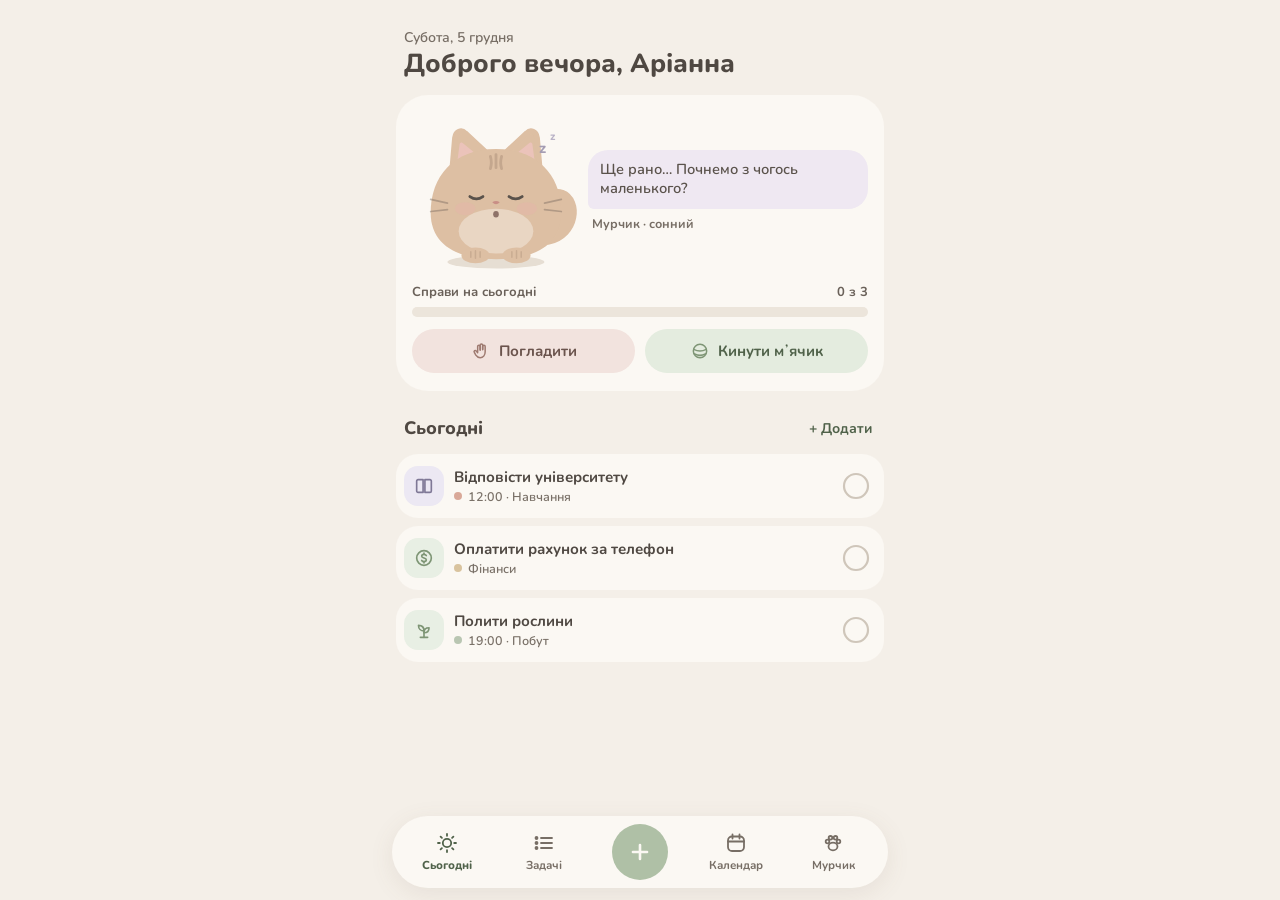
==== lifeos/index.html @ 0d7723ed "Add LifeOS test app with Мурчик (PWA in /lifeos) Co-Authored-By: Claude Opus 5.5 <noreply@anthropic." ====
<!doctype html>
<html lang="uk">
<head>
  <meta charset="utf-8">
  <meta name="viewport" content="width=device-width, initial-scale=1, viewport-fit=cover">
  <title>LifeOS</title>
  <meta name="description" content="Спокійний планувальник дня з котиком Мурчиком">
  <meta name="theme-color" content="#F4EFE8">
  <meta name="apple-mobile-web-app-capable" content="yes">
  <meta name="mobile-web-app-capable" content="yes">
  <meta name="apple-mobile-web-app-status-bar-style" content="default">
  <meta name="apple-mobile-web-app-title" content="LifeOS">
  <link rel="apple-touch-icon" href="icons/apple-touch-icon.png">
  <link rel="icon" type="image/png" sizes="192x192" href="icons/icon-192.png">
  <link rel="manifest" href="manifest.webmanifest">
  <link rel="preconnect" href="https://fonts.googleapis.com">
  <link rel="preconnect" href="https://fonts.gstatic.com" crossorigin>
  <link href="https://fonts.googleapis.com/css2?family=Nunito:wght@400;600;700;800&display=swap" rel="stylesheet">
  <link rel="stylesheet" href="style.css">
</head>
<body>
  <main id="app" aria-live="polite"></main>

  <nav class="tabbar" aria-label="Основна навігація">
    <button class="tab" data-tab="today" aria-label="Сьогодні"></button>
    <button class="tab" data-tab="tasks" aria-label="Задачі"></button>
    <button class="tab-add" id="addBtn" aria-label="Додати задачу"></button>
    <button class="tab" data-tab="calendar" aria-label="Календар"></button>
    <button class="tab" data-tab="more" aria-label="Мурчик і налаштування"></button>
  </nav>

  <div class="sheet-backdrop" id="backdrop" hidden></div>
  <section class="sheet" id="sheet" role="dialog" aria-modal="true" aria-labelledby="sheetTitle" hidden>
    <div class="sheet-grip" aria-hidden="true"></div>
    <h2 id="sheetTitle">Нова справа</h2>
    <form id="taskForm" autocomplete="off">
      <label class="field">
        <span>Що треба зробити</span>
        <input id="fTitle" name="title" required maxlength="120" placeholder="Наприклад: подзвонити у страхову">
      </label>

      <fieldset class="field">
        <legend>Категорія</legend>
        <div class="chips" id="fCats"></div>
      </fieldset>

      <fieldset class="field">
        <legend>Наскільки важливо</legend>
        <div class="seg" id="fPr"></div>
      </fieldset>

      <fieldset class="field">
        <legend>Коли</legend>
        <div class="chips" id="fQuick"></div>
        <div class="row2">
          <label class="mini"><span>Дата</span><input type="date" id="fDate"></label>
          <label class="mini"><span>Час</span><input type="time" id="fTime"></label>
        </div>
      </fieldset>

      <div class="sheet-actions">
        <button type="button" class="btn ghost danger" id="fDelete" hidden>Видалити</button>
        <button type="button" class="btn ghost" id="fCancel">Скасувати</button>
        <button type="submit" class="btn primary">Зберегти</button>
      </div>
    </form>
  </section>

  <div class="toast" id="toast" role="status" hidden></div>

  <script src="app.js"></script>
</body>
</html>
---- lifeos/style.css ----
:root {
  --bg: #F4EFE8;
  --card: #FBF8F3;
  --line: #E8E0D5;
  --ink: #4F4842;
  --ink-2: #6A6159;
  --muted: #776E65;
  --sage: #AFC0A6;
  --sage-ink: #50624A;
  --sage-soft: #E4ECDF;
  --rose: #F2E3DE;
  --rose-ink: #6B544D;
  --lilac: #EFE8F2;
  --radius: 24px;
  --safe-b: env(safe-area-inset-bottom, 0px);
  --safe-t: env(safe-area-inset-top, 0px);
  font-family: 'Nunito', ui-rounded, system-ui, -apple-system, sans-serif;
  color: var(--ink);
  background: var(--bg);
  -webkit-text-size-adjust: 100%;
}
* { box-sizing: border-box; -webkit-tap-highlight-color: transparent; }
html, body { margin: 0; background: var(--bg); min-height: 100%; }
body { overscroll-behavior-y: none; }
button { font: inherit; color: inherit; border: none; background: none; cursor: pointer; padding: 0; }
input, select { font: inherit; color: var(--ink); }
:focus-visible { outline: 3px solid #C9BEDA; outline-offset: 2px; border-radius: 12px; }

#app {
  max-width: 520px;
  margin: 0 auto;
  padding: calc(var(--safe-t) + 20px) 16px calc(var(--safe-b) + 120px);
}

/* header */
.head { display: flex; justify-content: space-between; align-items: flex-end; padding: 8px 8px 0; gap: 12px; }
.head small { display: block; font-size: 14px; font-weight: 600; color: var(--muted); }
.head h1 { margin: 2px 0 0; font-size: 26px; font-weight: 800; line-height: 1.15; }
.h2row { display: flex; justify-content: space-between; align-items: center; padding: 20px 8px 8px; }
.h2row h2 { margin: 0; font-size: 18px; font-weight: 800; }
.linkish { font-size: 14px; font-weight: 700; color: var(--sage-ink); padding: 8px 4px; }

/* mascot card */
.pet-card { margin-top: 16px; background: var(--card); border-radius: 32px; padding: 16px 16px 18px; display: flex; flex-direction: column; gap: 12px; }
.pet-row { display: flex; align-items: center; gap: 8px; }
.pet-stage { position: relative; width: 168px; height: 160px; flex-shrink: 0; }
.pet-btn { position: absolute; inset: 0; }
.pet-body { position: absolute; inset: 0; transform-origin: 50% 92%; }
.pet-body svg { position: absolute; inset: 0; width: 100%; height: 100%; }
.breathe { animation: breathe 3.6s ease-in-out infinite; }
.hop { animation: hop .7s cubic-bezier(.3,.7,.4,1) 2; }
.hop2 { animation: hop2 .7s cubic-bezier(.3,.7,.4,1) 2; }
.wiggle { animation: wiggle .5s ease-in-out 3; }
.fx { position: absolute; pointer-events: none; }
.heart { animation: floatUp 1.5s ease-out forwards; opacity: 0; }
.ball { animation: toss 1.2s ease-in-out forwards; }
.spark { animation: twinkle 1.8s ease-in-out infinite; }
@keyframes breathe { 0%,100% { transform: scale(1,1) } 50% { transform: scale(1.03,.97) } }
@keyframes hop { 0%,100% { transform: translateY(0) } 20% { transform: scale(1.06,.92) } 55% { transform: translateY(-22px) scale(.96,1.05) } }
@keyframes hop2 { 0%,100% { transform: translateY(0) } 20% { transform: scale(1.06,.92) } 55% { transform: translateY(-22px) scale(.96,1.05) } }
@keyframes wiggle { 0%,100% { transform: rotate(0) } 25% { transform: rotate(-4deg) } 75% { transform: rotate(4deg) } }
@keyframes floatUp { 0% { opacity: 0; transform: translateY(10px) scale(.6) } 25% { opacity: 1 } 100% { opacity: 0; transform: translateY(-46px) scale(1) } }
@keyframes toss { 0% { transform: translate(110px,40px) scale(.8); opacity: 0 } 15% { opacity: 1 } 50% { transform: translate(40px,-40px) } 100% { transform: translate(0,30px) scale(.9); opacity: 0 } }
@keyframes twinkle { 0%,100% { opacity: .35 } 50% { opacity: 1 } }
@media (prefers-reduced-motion: reduce) {
  .breathe, .hop, .hop2, .wiggle, .spark { animation: none; }
}
.bubble { background: var(--lilac); border-radius: 20px 20px 20px 6px; padding: 10px 12px; font-size: 14.5px; line-height: 1.35; font-weight: 600; color: #5A524B; }
.pet-name { font-size: 12.5px; color: var(--muted); font-weight: 700; padding: 6px 4px 0; display: block; }
.progress-top { display: flex; justify-content: space-between; font-size: 13px; font-weight: 700; color: var(--ink-2); margin-bottom: 6px; }
.bar { height: 10px; border-radius: 999px; background: #ECE5DB; overflow: hidden; }
.bar i { display: block; height: 100%; border-radius: 999px; background: var(--sage); transition: width .5s ease; }
.pet-actions { display: flex; gap: 10px; }
.pill { flex: 1; min-height: 44px; border-radius: 22px; font-size: 15px; font-weight: 700; display: flex; align-items: center; justify-content: center; gap: 8px; }
.pill.rose { background: var(--rose); color: var(--rose-ink); }
.pill.sage { background: var(--sage-soft); color: var(--sage-ink); }

/* task rows */
.list { display: flex; flex-direction: column; gap: 8px; }
.task { background: var(--card); border-radius: 22px; padding: 8px 4px 8px 8px; display: flex; align-items: center; gap: 10px; min-height: 56px; }
.task .ic { width: 40px; height: 40px; border-radius: 14px; display: flex; align-items: center; justify-content: center; flex-shrink: 0; }
.task .txt { flex: 1; min-width: 0; text-align: left; padding: 4px 0; }
.task .t { display: block; font-size: 15px; font-weight: 700; white-space: nowrap; overflow: hidden; text-overflow: ellipsis; }
.task .m { display: flex; align-items: center; gap: 6px; font-size: 12.5px; font-weight: 600; color: #7A7168; margin-top: 1px; }
.task .dot { width: 8px; height: 8px; border-radius: 4px; flex-shrink: 0; }
.task.done .t { text-decoration: line-through; color: #A29A90; }
.late { color: #A06A5C; }
.check { width: 48px; height: 48px; display: flex; align-items: center; justify-content: center; flex-shrink: 0; }
.group-title { font-size: 13px; font-weight: 800; color: var(--muted); padding: 14px 10px 2px; text-transform: none; }

.empty { background: var(--card); border-radius: 24px; padding: 22px 18px; text-align: center; color: var(--muted); font-weight: 600; font-size: 14.5px; line-height: 1.4; }
.empty svg { display: block; margin: 0 auto 8px; }

/* chips */
.chips { display: flex; flex-wrap: wrap; gap: 8px; }
.scroller { display: flex; gap: 8px; overflow-x: auto; padding: 4px 8px 8px; margin: 0 -8px; scrollbar-width: none; }
.scroller::-webkit-scrollbar { display: none; }
.chip { min-height: 38px; padding: 0 14px; border-radius: 19px; background: #EDE6DC; color: var(--ink-2); font-size: 14px; font-weight: 700; display: inline-flex; align-items: center; gap: 6px; white-space: nowrap; }
.chip[aria-pressed="true"] { background: var(--sage); color: #2F3D2B; }

/* calendar */
.days { display: grid; grid-template-columns: repeat(7, minmax(0, 1fr)); gap: 6px; margin-top: 16px; }
.day { background: var(--card); border-radius: 18px; padding: 8px 0 10px; display: flex; flex-direction: column; align-items: center; gap: 2px; min-height: 64px; }
.day small { font-size: 12px; font-weight: 700; color: var(--muted); }
.day b { font-size: 18px; font-weight: 800; }
.day .dots { display: flex; gap: 3px; height: 6px; margin-top: 2px; }
.day .dots i { width: 5px; height: 5px; border-radius: 3px; background: var(--sage); }
.day[aria-pressed="true"] { background: var(--sage); }
.day[aria-pressed="true"] small { color: #3F4F3A; }
.time-col { width: 52px; font-size: 13px; font-weight: 800; color: var(--ink-2); text-align: center; flex-shrink: 0; }

/* more */
.card { background: var(--card); border-radius: 24px; padding: 16px; margin-top: 12px; }
.card h3 { margin: 0 0 10px; font-size: 16px; font-weight: 800; }
.card p { margin: 0; color: var(--ink-2); font-size: 14.5px; line-height: 1.45; }
.card ol { margin: 6px 0 0; padding-left: 20px; color: var(--ink-2); font-size: 14.5px; line-height: 1.55; }
.stats { display: grid; grid-template-columns: repeat(3, minmax(0, 1fr)); gap: 8px; }
.stat { background: #F3EDE4; border-radius: 18px; padding: 12px 8px; text-align: center; }
.stat b { display: block; font-size: 22px; font-weight: 800; }
.stat span { font-size: 12px; font-weight: 700; color: var(--muted); }
.swatches { display: flex; gap: 12px; }
.swatch { width: 44px; height: 44px; border-radius: 22px; border: 3px solid transparent; }
.swatch[aria-pressed="true"] { border-color: #8E8379; }
.textfield { width: 100%; min-height: 46px; border-radius: 16px; border: 2px solid var(--line); background: #fff; padding: 0 14px; font-size: 16px; }
.btn-row { display: flex; flex-wrap: wrap; gap: 8px; }
.soon { display: flex; gap: 10px; align-items: center; padding: 8px 0; color: var(--ink-2); font-weight: 600; font-size: 14.5px; }
.soon + .soon { border-top: 1px solid var(--line); }
.tag { margin-left: auto; font-size: 12px; font-weight: 800; color: #7F7896; background: var(--lilac); border-radius: 10px; padding: 3px 8px; }

/* tab bar */
.tabbar {
  position: fixed; left: 50%; transform: translateX(-50%);
  bottom: calc(var(--safe-b) + 12px);
  width: min(496px, calc(100% - 24px));
  height: 72px; background: var(--card); border-radius: 36px;
  display: flex; align-items: center; justify-content: space-around; padding: 0 6px;
  box-shadow: 0 6px 24px rgba(120, 100, 80, .10);
  z-index: 10;
}
.tab { display: flex; flex-direction: column; align-items: center; gap: 2px; font-size: 11.5px; font-weight: 700; color: var(--muted); min-width: 58px; min-height: 56px; justify-content: center; }
.tab[aria-current="page"] { color: var(--sage-ink); font-weight: 800; }
.tab-add { width: 56px; height: 56px; border-radius: 28px; background: var(--sage); display: flex; align-items: center; justify-content: center; }

/* sheet */
.sheet-backdrop { position: fixed; inset: 0; background: rgba(90, 80, 70, .25); z-index: 20; }
.sheet {
  position: fixed; left: 50%; bottom: 0; transform: translateX(-50%);
  width: min(520px, 100%); max-height: 92vh; overflow-y: auto;
  background: var(--card); border-radius: 32px 32px 0 0;
  padding: 10px 20px calc(var(--safe-b) + 20px); z-index: 21;
  animation: up .25s ease;
}
@keyframes up { from { transform: translate(-50%, 40px); opacity: 0 } }
.sheet-grip { width: 44px; height: 5px; border-radius: 3px; background: #DDD4C8; margin: 0 auto 10px; }
.sheet h2 { margin: 0 0 12px; font-size: 20px; font-weight: 800; }
.field { display: flex; flex-direction: column; gap: 8px; border: 0; padding: 0; margin: 0 0 16px; }
.field > span, .field legend { font-size: 13.5px; font-weight: 800; color: var(--ink-2); padding: 0; margin-bottom: 8px; }
.field input:not([type=date]):not([type=time]) { min-height: 48px; border-radius: 16px; border: 2px solid var(--line); background: #fff; padding: 0 14px; font-size: 16px; }
.seg { display: grid; grid-template-columns: repeat(3, minmax(0, 1fr)); gap: 8px; }
.seg button { min-height: 44px; border-radius: 16px; background: #EDE6DC; font-weight: 700; font-size: 14px; color: var(--ink-2); display: flex; align-items: center; justify-content: center; gap: 6px; }
.seg button[aria-pressed="true"] { background: var(--sage); color: #2F3D2B; }
.row2 { display: grid; grid-template-columns: 1fr 1fr; gap: 10px; margin-top: 10px; }
.mini { display: flex; flex-direction: column; gap: 4px; font-size: 12.5px; font-weight: 700; color: var(--muted); }
.mini input { min-height: 46px; border-radius: 16px; border: 2px solid var(--line); background: #fff; padding: 0 12px; font-size: 16px; width: 100%; -webkit-appearance: none; appearance: none; }
.sheet-actions { display: flex; gap: 8px; justify-content: flex-end; flex-wrap: wrap; margin-top: 8px; }
.btn { min-height: 48px; padding: 0 20px; border-radius: 24px; font-weight: 800; font-size: 15px; }
.btn.primary { background: var(--sage); color: #2F3D2B; }
.btn.ghost { background: #EDE6DC; color: var(--ink-2); }
.btn.danger { color: #8E5548; background: var(--rose); margin-right: auto; }

.toast { position: fixed; left: 50%; transform: translateX(-50%); bottom: calc(var(--safe-b) + 98px); background: #5A524B; color: #FBF8F3; padding: 10px 16px; border-radius: 18px; font-weight: 700; font-size: 14px; z-index: 30; max-width: calc(100% - 32px); text-align: center; }
.sr { position: absolute; width: 1px; height: 1px; overflow: hidden; clip: rect(0 0 0 0); }
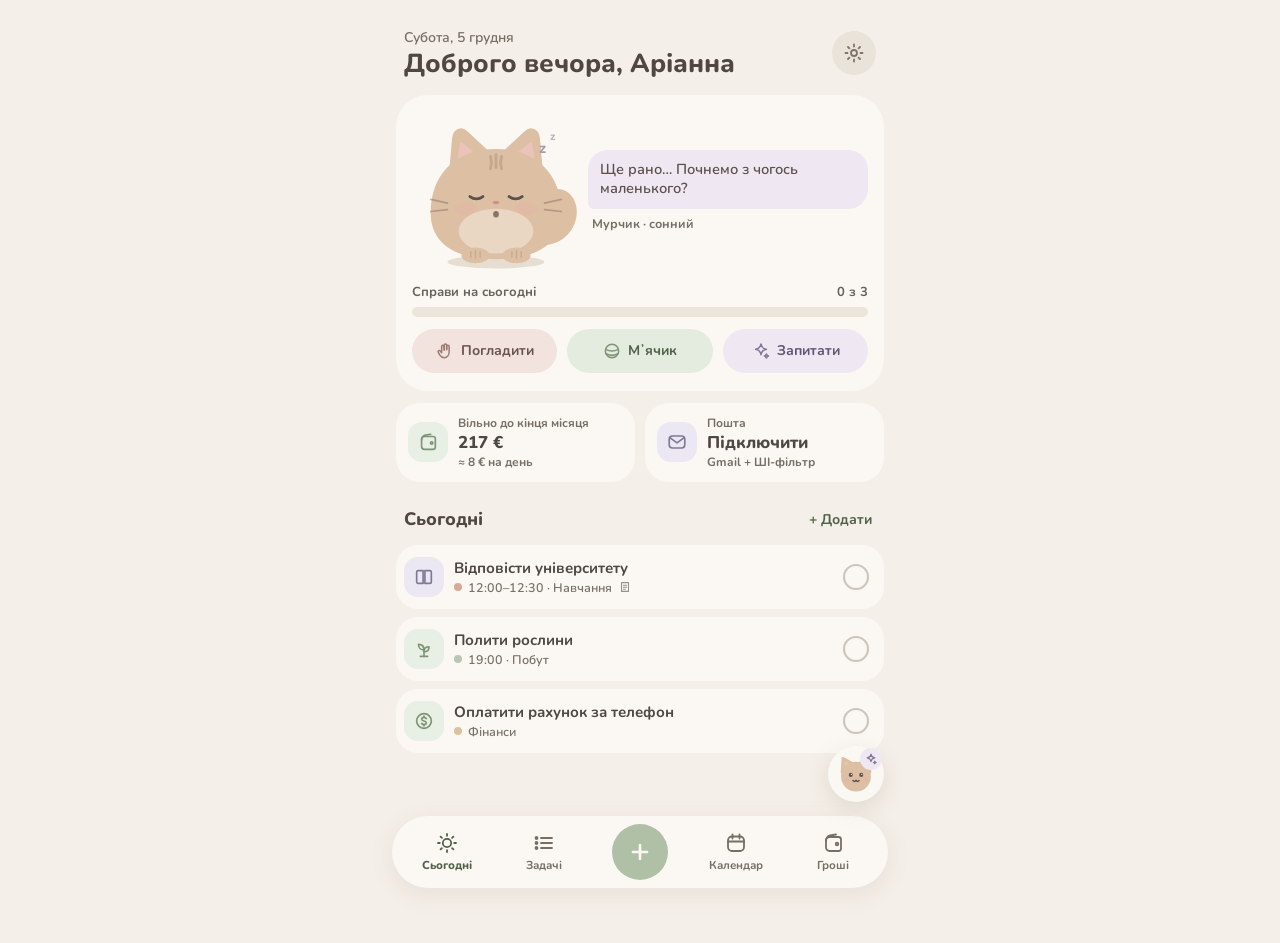
==== commit ebb58235: "LifeOS v2: Claude chat, budget planner with charts, full calendar with Google/iPhone, task notes and" ====
--- a/lifeos/index.html
+++ b/lifeos/index.html
@@ -16,28 +16,39 @@
   <link rel="preconnect" href="https://fonts.googleapis.com">
   <link rel="preconnect" href="https://fonts.gstatic.com" crossorigin>
   <link href="https://fonts.googleapis.com/css2?family=Nunito:wght@400;600;700;800&display=swap" rel="stylesheet">
-  <link rel="stylesheet" href="style.css">
+  <link rel="stylesheet" href="style.css?v=2">
 </head>
 <body>
   <main id="app" aria-live="polite"></main>
 
+  <button class="fab-cat" id="fabCat" aria-label="Запитати Мурчика (ШІ)"></button>
+
   <nav class="tabbar" aria-label="Основна навігація">
-    <button class="tab" data-tab="today" aria-label="Сьогодні"></button>
-    <button class="tab" data-tab="tasks" aria-label="Задачі"></button>
-    <button class="tab-add" id="addBtn" aria-label="Додати задачу"></button>
-    <button class="tab" data-tab="calendar" aria-label="Календар"></button>
-    <button class="tab" data-tab="more" aria-label="Мурчик і налаштування"></button>
+    <button class="tab" data-tab="today"></button>
+    <button class="tab" data-tab="tasks"></button>
+    <button class="tab-add" id="addBtn" aria-label="Додати"></button>
+    <button class="tab" data-tab="calendar"></button>
+    <button class="tab" data-tab="money"></button>
   </nav>
 
   <div class="sheet-backdrop" id="backdrop" hidden></div>
+
+  <!-- Картка задачі -->
   <section class="sheet" id="sheet" role="dialog" aria-modal="true" aria-labelledby="sheetTitle" hidden>
     <div class="sheet-grip" aria-hidden="true"></div>
     <h2 id="sheetTitle">Нова справа</h2>
     <form id="taskForm" autocomplete="off">
       <label class="field">
         <span>Що треба зробити</span>
-        <input id="fTitle" name="title" required maxlength="120" placeholder="Наприклад: подзвонити у страхову">
+        <input id="fTitle" name="title" required maxlength="140" placeholder="Наприклад: подзвонити у страхову">
       </label>
+
+      <label class="field">
+        <span>Деталі та нотатки</span>
+        <textarea id="fNotes" rows="3" maxlength="4000" placeholder="Номер справи, адреса, що підготувати, посилання…"></textarea>
+      </label>
+
+      <button type="button" class="ai-help" id="fHelp"></button>
 
       <fieldset class="field">
         <legend>Категорія</legend>
@@ -52,11 +63,15 @@
       <fieldset class="field">
         <legend>Коли</legend>
         <div class="chips" id="fQuick"></div>
-        <div class="row2">
+        <div class="row3">
           <label class="mini"><span>Дата</span><input type="date" id="fDate"></label>
-          <label class="mini"><span>Час</span><input type="time" id="fTime"></label>
+          <label class="mini"><span>Від</span><input type="time" id="fTime"></label>
+          <label class="mini"><span>До</span><input type="time" id="fTimeEnd"></label>
         </div>
+        <p class="hint" id="fTimeHint" hidden></p>
       </fieldset>
+
+      <button type="button" class="btn ghost wide" id="fCal" hidden></button>
 
       <div class="sheet-actions">
         <button type="button" class="btn ghost danger" id="fDelete" hidden>Видалити</button>
@@ -66,8 +81,36 @@
     </form>
   </section>
 
+  <!-- Універсальна шторка: витрата, планувальник бюджету, порада -->
+  <section class="sheet" id="gsheet" role="dialog" aria-modal="true" aria-labelledby="gsheetTitle" hidden>
+    <div class="sheet-grip" aria-hidden="true"></div>
+    <div id="gsheetBody"></div>
+  </section>
+
+  <!-- Чат з Мурчиком -->
+  <section class="chat" id="chat" role="dialog" aria-modal="true" aria-label="Чат з Мурчиком" hidden>
+    <header class="chat-head">
+      <div class="chat-avatar" id="chatAvatar" aria-hidden="true"></div>
+      <div class="chat-title">
+        <b>Мурчик</b>
+        <button class="model-pill" id="modelPill" aria-haspopup="listbox"></button>
+      </div>
+      <button class="icon-btn" id="chatClear" aria-label="Почати нову розмову"></button>
+      <button class="icon-btn" id="chatClose" aria-label="Закрити чат"></button>
+    </header>
+    <div class="model-menu" id="modelMenu" role="listbox" aria-label="Модель ШІ" hidden></div>
+    <div class="chat-log" id="chatLog"></div>
+    <form class="chat-input" id="chatForm" autocomplete="off">
+      <label class="sr" for="chatText">Повідомлення Мурчику</label>
+      <textarea id="chatText" rows="1" placeholder="Напиши Мурчику…" maxlength="8000"></textarea>
+      <button type="submit" class="send" id="chatSend" aria-label="Надіслати"></button>
+    </form>
+  </section>
+
   <div class="toast" id="toast" role="status" hidden></div>
 
-  <script src="app.js"></script>
+  <script src="ai.js?v=2"></script>
+  <script src="google.js?v=2"></script>
+  <script src="app.js?v=2"></script>
 </body>
 </html>
--- a/lifeos/style.css
+++ b/lifeos/style.css
@@ -170,3 +170,270 @@
 
 .toast { position: fixed; left: 50%; transform: translateX(-50%); bottom: calc(var(--safe-b) + 98px); background: #5A524B; color: #FBF8F3; padding: 10px 16px; border-radius: 18px; font-weight: 700; font-size: 14px; z-index: 30; max-width: calc(100% - 32px); text-align: center; }
 .sr { position: absolute; width: 1px; height: 1px; overflow: hidden; clip: rect(0 0 0 0); }
+
+/* ================= v2 ================= */
+body.lock { overflow: hidden; }
+.head { align-items: center; }
+.head-t { flex: 1; min-width: 0; }
+.icon-btn { width: 44px; height: 44px; border-radius: 22px; display: inline-flex; align-items: center; justify-content: center; flex-shrink: 0; background: transparent; }
+.head .icon-btn { background: #EAE3D9; }
+.icon-btn.sm { width: 36px; height: 36px; }
+.muted { color: var(--muted); font-weight: 600; }
+.sm { font-size: 13px; }
+.neg { color: #9A5446; }
+.pos { color: #5F7A57; }
+.center { text-align: center; }
+.hint { margin: 8px 0 0; font-size: 13.5px; line-height: 1.45; color: var(--muted); font-weight: 600; }
+.hint.warn { color: #9A5446; }
+.hint svg, .meter-note svg, .hero small svg { vertical-align: -2px; }
+.pill.lilac { background: var(--lilac); color: #5E5874; }
+.pet-actions .pill { font-size: 14px; gap: 6px; padding: 0 6px; }
+.btn.sm { min-height: 40px; padding: 0 14px; font-size: 14px; border-radius: 20px; display: inline-flex; align-items: center; gap: 6px; text-decoration: none; }
+.btn.wide { width: 100%; display: flex; align-items: center; justify-content: center; gap: 8px; text-decoration: none; }
+.btn[disabled] { opacity: .6; }
+a.btn { text-decoration: none; display: inline-flex; align-items: center; justify-content: center; gap: 8px; }
+.btn-row { display: flex; flex-wrap: wrap; gap: 8px; align-items: center; }
+.has-note { display: inline-flex; vertical-align: -2px; }
+.ic.sm { width: 30px; height: 30px; border-radius: 11px; display: inline-flex; align-items: center; justify-content: center; flex-shrink: 0; }
+.done-chip { background: var(--sage-soft); color: #3F4F3A; }
+.note-card { background: #F1EBE2; border-radius: 20px; padding: 12px 14px; margin-top: 12px; font-size: 14px; font-weight: 600; color: var(--ink-2); line-height: 1.45; }
+.note-card.warn { background: #F4E4DF; color: #7E4A3F; }
+.note-card .linkish { padding: 4px 2px; }
+.empty-cat { width: 96px; height: 90px; margin: 0 auto 8px; }
+.empty-cat svg { width: 100%; height: 100%; }
+
+/* today mini cards */
+.mini-cards { display: grid; grid-template-columns: 1fr 1fr; gap: 10px; margin-top: 12px; }
+.mini-card { background: var(--card); border-radius: 24px; padding: 12px; display: flex; gap: 10px; align-items: center; text-align: left; min-height: 76px; }
+.mc-ic { width: 40px; height: 40px; border-radius: 14px; display: flex; align-items: center; justify-content: center; flex-shrink: 0; }
+.mc-t { display: flex; flex-direction: column; min-width: 0; }
+.mc-t small { font-size: 12px; font-weight: 700; color: var(--muted); white-space: nowrap; overflow: hidden; text-overflow: ellipsis; }
+.mc-t b { font-size: 17px; font-weight: 800; white-space: nowrap; overflow: hidden; text-overflow: ellipsis; }
+
+/* task sheet extras */
+textarea { font: inherit; color: var(--ink); }
+.field textarea, .textfield.ta { min-height: 84px; border-radius: 16px; border: 2px solid var(--line); background: #fff; padding: 12px 14px; font-size: 16px; line-height: 1.4; resize: none; width: 100%; }
+.row3 { display: grid; grid-template-columns: 1.3fr 1fr 1fr; gap: 8px; margin-top: 10px; }
+.row3 .mini input { padding: 0 8px; }
+.ai-help { width: 100%; display: flex; align-items: center; gap: 12px; background: var(--lilac); border-radius: 20px; padding: 10px 14px; margin: -4px 0 16px; text-align: left; min-height: 56px; }
+.ai-help span { display: flex; flex-direction: column; }
+.ai-help b { font-size: 15px; font-weight: 800; color: #4F4842; }
+.ai-help small { font-size: 12.5px; font-weight: 600; color: #6F6884; }
+#fCal { margin-bottom: 4px; }
+select.textfield, .p-cat { font: inherit; font-size: 15px; -webkit-appearance: none; appearance: none; background: #fff url("data:image/svg+xml,%3Csvg xmlns='http://www.w3.org/2000/svg' width='16' height='16' viewBox='0 0 24 24' fill='none' stroke='%238A8178' stroke-width='2' stroke-linecap='round'%3E%3Cpath d='m7 10 5 5 5-5'/%3E%3C/svg%3E") no-repeat right 12px center; padding-right: 34px; }
+.toggle { display: flex; gap: 12px; align-items: flex-start; margin-top: 14px; font-size: 14.5px; font-weight: 600; color: var(--ink-2); line-height: 1.4; }
+.toggle input { width: 22px; height: 22px; accent-color: #7E9575; flex-shrink: 0; margin: 1px 0 0; }
+.seg2 { grid-template-columns: 1fr 1fr; }
+.seg3 { grid-template-columns: repeat(3, minmax(0, 1fr)); }
+.big-num { font-size: 28px !important; font-weight: 800; min-height: 60px !important; }
+
+/* calendar month */
+.mhead { display: flex; align-items: center; justify-content: space-between; margin: 14px 0 4px; }
+.mhead b { font-size: 17px; font-weight: 800; }
+.month { display: grid; grid-template-columns: repeat(7, minmax(0, 1fr)); gap: 4px; background: var(--card); border-radius: 26px; padding: 10px 8px; }
+.mwd { text-align: center; font-size: 12px; font-weight: 800; color: var(--muted); padding: 4px 0 6px; }
+.mcell { aspect-ratio: 1 / 1.05; min-height: 44px; border-radius: 16px; display: flex; flex-direction: column; align-items: center; justify-content: center; gap: 3px; }
+.mcell.blank { pointer-events: none; }
+.mcell b { font-size: 16px; font-weight: 700; }
+.mcell.today b { color: #3F5A38; font-weight: 800; }
+.mcell.today { box-shadow: inset 0 0 0 2px #C9D5C2; }
+.mcell[aria-pressed="true"] { background: var(--sage); box-shadow: none; }
+.mcell .dots { display: flex; gap: 2px; height: 6px; }
+.dt, .dg { display: inline-block; width: 6px; height: 6px; border-radius: 3px; }
+.dt { background: #7E9575; }
+.dg { background: #9A8FBF; }
+.mcell[aria-pressed="true"] .dt { background: #3F4F3A; }
+.cal-legend { display: flex; gap: 14px; align-items: center; padding: 8px 10px 0; font-size: 12.5px; font-weight: 700; color: var(--muted); }
+.cal-legend span { display: inline-flex; align-items: center; gap: 6px; }
+.cal-legend .linkish { margin-left: auto; padding: 4px; }
+.crow { display: flex; align-items: center; gap: 4px; }
+.time-col small { font-weight: 700; color: var(--muted); }
+.gev { flex: 1; min-width: 0; display: flex; align-items: center; gap: 10px; background: #F2EEF6; border-radius: 22px; padding: 10px 6px 10px 12px; min-height: 56px; }
+.gev-bar { width: 4px; align-self: stretch; border-radius: 2px; background: #9A8FBF; }
+.gev-t { flex: 1; min-width: 0; display: flex; flex-direction: column; }
+.gev-t b { font-size: 15px; font-weight: 700; white-space: nowrap; overflow: hidden; text-overflow: ellipsis; }
+.gev-t small { font-size: 12.5px; font-weight: 600; color: #6F6884; }
+
+/* money */
+.hero { text-align: left; }
+.hero > small { display: block; font-size: 13.5px; font-weight: 700; color: var(--muted); }
+.hero-n { font-size: 44px; font-weight: 800; letter-spacing: -.5px; line-height: 1.1; margin: 4px 0 2px; }
+.hero-n.neg { color: #9A5446; }
+.stack { display: flex; gap: 2px; height: 18px; margin: 16px 0 12px; border-radius: 9px; overflow: hidden; background: var(--card); }
+.seg-fill { height: 100%; }
+.seg-fill:first-child { border-radius: 9px 0 0 9px; }
+.seg-fill:last-child { border-radius: 0 9px 9px 0; }
+.seg-fill:only-child { border-radius: 9px; }
+.legend { display: flex; flex-direction: column; gap: 8px; }
+.legend > div { display: flex; align-items: center; gap: 10px; font-size: 14.5px; font-weight: 600; color: var(--ink-2); }
+.legend i { width: 12px; height: 12px; border-radius: 4px; flex-shrink: 0; }
+.legend i.track { background: #E7DFD3; box-shadow: inset 0 0 0 1.5px #CFC4B4; }
+.legend span { flex: 1; min-width: 0; }
+.legend span small { color: var(--muted); font-size: 12px; }
+.legend b { font-weight: 800; color: var(--ink); font-variant-numeric: tabular-nums; }
+.legend-total { border-top: 1px solid var(--line); padding-top: 8px; }
+.hero-actions { margin-top: 14px; }
+.hero-actions .pill { flex: 1 1 140px; }
+.meter + .meter { margin-top: 14px; }
+.meter-top { display: flex; justify-content: space-between; align-items: center; gap: 8px; font-size: 14.5px; font-weight: 700; }
+.mt-name { display: inline-flex; align-items: center; gap: 8px; min-width: 0; }
+.mt-val { color: var(--muted); font-weight: 600; white-space: nowrap; font-variant-numeric: tabular-nums; }
+.mt-val b { color: var(--ink); font-weight: 800; }
+.meter-track { display: flex; gap: 2px; height: 10px; margin-top: 8px; background: #EEE7DD; border-radius: 5px; overflow: hidden; }
+.meter-track span { height: 100%; }
+.meter-track span:first-child { border-radius: 5px 0 0 5px; }
+.meter-track span:last-child { border-radius: 0 5px 5px 0; }
+.striped, .meter-legend i.striped { background: repeating-linear-gradient(135deg, #CFA250 0 3px, #EFE1C4 3px 6px); }
+.meter-note { font-size: 12.5px; font-weight: 700; color: var(--muted); margin-top: 5px; }
+.meter-note.warn { color: #9A5446; }
+.meter-legend { display: flex; flex-wrap: wrap; gap: 12px; margin-top: 16px; padding-top: 12px; border-top: 1px solid var(--line); font-size: 12px; font-weight: 700; color: var(--muted); }
+.meter-legend span { display: inline-flex; align-items: center; gap: 6px; }
+.meter-legend i { width: 12px; height: 8px; border-radius: 3px; display: inline-block; }
+.tip { font-size: 14px; font-weight: 600; color: var(--ink-2); min-height: 20px; margin-bottom: 8px; }
+.cols-wrap { position: relative; padding-top: 18px; }
+.ymax { position: absolute; top: 0; left: 0; font-size: 11.5px; font-weight: 700; color: var(--muted); }
+.cols { display: flex; align-items: flex-end; gap: 2px; height: 120px; border-top: 1px dashed #E3DACD; border-bottom: 1px solid #DDD3C5; }
+.col { flex: 1; height: 100%; display: flex; align-items: flex-end; justify-content: center; min-width: 0; padding: 0; }
+.col span { width: 100%; max-width: 10px; border-radius: 4px 4px 0 0; display: block; }
+.col.sel span { outline: 2px solid #4F4842; outline-offset: 1px; }
+.xticks { position: relative; height: 18px; margin-top: 4px; }
+.xticks span { position: absolute; transform: translateX(-50%); font-size: 11.5px; font-weight: 700; color: var(--muted); }
+.pay { display: flex; align-items: center; gap: 12px; padding: 8px 0; }
+.pay + .pay { border-top: 1px solid var(--line); }
+.pay-d { width: 44px; height: 44px; border-radius: 14px; background: #F3EDE4; display: flex; flex-direction: column; align-items: center; justify-content: center; flex-shrink: 0; line-height: 1; }
+.pay-d b { font-size: 16px; font-weight: 800; }
+.pay-d small { font-size: 11px; font-weight: 700; color: var(--muted); margin-top: 2px; }
+.pay-t { flex: 1; min-width: 0; display: flex; flex-direction: column; }
+.pay-t b { font-size: 15px; font-weight: 700; }
+.pay-t small { font-size: 12.5px; font-weight: 600; color: var(--muted); }
+.pay-v { font-weight: 800; font-variant-numeric: tabular-nums; }
+.pay.paid { opacity: .6; }
+.txrow { width: 100%; display: flex; align-items: center; gap: 12px; padding: 8px 0; text-align: left; min-height: 52px; }
+.txrow + .txrow { border-top: 1px solid var(--line); }
+.tx-t { flex: 1; min-width: 0; display: flex; flex-direction: column; }
+.tx-t b { font-size: 15px; font-weight: 700; white-space: nowrap; overflow: hidden; text-overflow: ellipsis; }
+.tx-t small { font-size: 12.5px; font-weight: 600; color: var(--muted); }
+.tx-v { font-weight: 800; font-variant-numeric: tabular-nums; white-space: nowrap; }
+
+/* planner */
+.plan-sum { background: #F3EDE4; border-radius: 20px; padding: 12px 14px; display: flex; flex-direction: column; gap: 4px; }
+.plan-sum > div { display: flex; justify-content: space-between; font-size: 14.5px; font-weight: 600; color: var(--ink-2); }
+.plan-sum b { font-variant-numeric: tabular-nums; color: var(--ink); }
+.ps-total { border-top: 1px solid #E2D8CA; padding-top: 6px; margin-top: 2px; }
+.ps-total b { font-size: 18px; font-weight: 800; }
+.ph { font-size: 15px; font-weight: 800; margin: 18px 0 8px; }
+.ph small { font-size: 12px; font-weight: 700; color: var(--muted); }
+.prow { display: grid; grid-template-columns: 1fr 86px 44px; gap: 6px; align-items: center; margin-bottom: 6px; }
+.prow.fix { grid-template-columns: 1fr 74px 52px 44px; }
+.prow.fix .p-cat { grid-column: 1 / 4; grid-row: 2; }
+.prow.fix .icon-btn { grid-row: 1 / 3; grid-column: 4; }
+.prow.fix { padding-bottom: 8px; border-bottom: 1px solid var(--line); margin-bottom: 8px; }
+.prow input, .p-cat, .lim input { min-height: 44px; border-radius: 14px; border: 2px solid var(--line); background: #fff; padding: 0 10px; font-size: 16px; width: 100%; min-width: 0; }
+.lims { display: flex; flex-direction: column; gap: 6px; }
+.lim { display: grid; grid-template-columns: 30px 1fr 96px; gap: 10px; align-items: center; font-size: 14.5px; font-weight: 700; color: var(--ink-2); }
+
+/* advice */
+.advice-cat { width: 120px; height: 112px; margin: 0 auto; }
+.advice-cat svg { width: 100%; height: 100%; }
+.advice h2 { text-align: center; }
+.advice ul { margin: 0; padding-left: 20px; color: var(--ink-2); font-size: 15px; line-height: 1.5; font-weight: 600; }
+.advice li + li { margin-top: 8px; }
+
+/* mail */
+.mail { background: var(--card); border-radius: 22px; padding: 14px; margin-top: 8px; }
+.mail.minor { opacity: .85; }
+.mail-top { display: flex; align-items: center; gap: 8px; font-size: 14px; }
+.mail-top b { flex: 1; min-width: 0; white-space: nowrap; overflow: hidden; text-overflow: ellipsis; }
+.mail-top small { color: var(--muted); font-weight: 700; font-size: 12.5px; }
+.mail .dot { width: 8px; height: 8px; border-radius: 4px; flex-shrink: 0; }
+.mail-subj { font-size: 15.5px; font-weight: 800; margin-top: 4px; }
+.mail-sum { margin: 6px 0 0; font-size: 14.5px; line-height: 1.45; color: var(--ink-2); font-weight: 600; }
+.mail-act { margin: 8px 0 0; font-size: 14px; font-weight: 700; color: #4D6346; display: flex; gap: 6px; align-items: flex-start; }
+.mail .btn-row { margin-top: 12px; }
+
+/* settings */
+.how { margin-top: 12px; background: #F3EDE4; border-radius: 16px; padding: 10px 14px; }
+.how summary { font-weight: 800; font-size: 14.5px; cursor: pointer; color: var(--ink-2); min-height: 28px; display: flex; align-items: center; }
+.how ol { padding-left: 20px; margin: 8px 0 0; font-size: 14px; line-height: 1.55; color: var(--ink-2); font-weight: 600; }
+.how li + li { margin-top: 6px; }
+.how p { font-size: 13.5px; color: var(--muted); font-weight: 600; line-height: 1.45; margin: 8px 0 0; }
+.how a, .card a { color: #5F7A57; font-weight: 800; }
+code { font-family: ui-monospace, Menlo, monospace; font-size: 12.5px; background: #fff; border-radius: 6px; padding: 1px 5px; word-break: break-all; }
+ol.plain { margin: 0; padding-left: 20px; color: var(--ink-2); font-size: 14.5px; line-height: 1.55; }
+
+/* floating cat */
+.fab-cat {
+  position: fixed; right: max(16px, calc(50% - 244px)); bottom: calc(var(--safe-b) + 98px);
+  width: 62px; height: 62px; border-radius: 31px; background: var(--card);
+  box-shadow: 0 6px 22px rgba(120, 100, 80, .16); display: flex; align-items: center; justify-content: center; z-index: 11;
+}
+.fab-cat[hidden] { display: none; }
+.fab-spark { position: absolute; top: 2px; right: 2px; width: 22px; height: 22px; border-radius: 11px; background: var(--lilac); display: flex; align-items: center; justify-content: center; }
+
+/* chat */
+.chat { position: fixed; inset: 0; z-index: 40; background: var(--bg); display: flex; flex-direction: column; max-width: 520px; margin: 0 auto; }
+.chat[hidden] { display: none; }
+.chat-head { display: flex; align-items: center; gap: 10px; padding: calc(var(--safe-t) + 12px) 12px 10px 16px; border-bottom: 1px solid var(--line); background: var(--bg); }
+.chat-avatar { width: 44px; height: 44px; border-radius: 22px; background: var(--card); display: flex; align-items: center; justify-content: center; flex-shrink: 0; }
+.chat-title { flex: 1; min-width: 0; display: flex; flex-direction: column; align-items: flex-start; }
+.chat-title b { font-size: 17px; font-weight: 800; }
+.model-pill { display: inline-flex; align-items: center; gap: 2px; font-size: 13px; font-weight: 800; color: #6F6884; background: var(--lilac); border-radius: 12px; padding: 3px 6px 3px 10px; margin-top: 2px; min-height: 28px; }
+.model-menu { position: absolute; top: calc(var(--safe-t) + 70px); left: 64px; right: 16px; background: var(--card); border-radius: 22px; box-shadow: 0 10px 32px rgba(90, 80, 70, .18); padding: 6px; z-index: 2; max-width: 360px; }
+.model-menu[hidden] { display: none; }
+.model-menu button { width: 100%; display: grid; grid-template-columns: 1fr auto; text-align: left; padding: 10px 12px; border-radius: 16px; min-height: 52px; align-items: center; }
+.model-menu button b { font-size: 15px; font-weight: 800; }
+.model-menu button small { grid-column: 1; font-size: 12.5px; font-weight: 600; color: var(--muted); }
+.model-menu button svg { grid-column: 2; grid-row: 1 / 3; }
+.model-menu button[aria-selected="true"] { background: var(--sage-soft); }
+.chat-log { flex: 1; overflow-y: auto; padding: 16px 14px 8px; -webkit-overflow-scrolling: touch; }
+.chat-welcome { background: var(--card); border-radius: 26px; padding: 16px; text-align: left; }
+.chat-welcome p { font-size: 15px; line-height: 1.45; color: var(--ink-2); font-weight: 600; margin: 8px 0 12px; }
+.cw-cat { width: 110px; height: 104px; margin: 0 auto; }
+.cw-cat svg { width: 100%; height: 100%; }
+.msg { display: flex; gap: 8px; margin-bottom: 12px; align-items: flex-end; }
+.msg.me { justify-content: flex-end; }
+.msg .bub { border-radius: 22px; padding: 10px 14px; font-size: 15px; line-height: 1.5; font-weight: 500; max-width: 100%; overflow-wrap: anywhere; }
+.msg.me .bub { background: var(--sage); color: #2B3727; border-bottom-right-radius: 6px; max-width: 82%; font-weight: 600; }
+.msg.cat .bub { background: var(--card); color: var(--ink); border-bottom-left-radius: 6px; }
+.msg.err .bub { background: #F4E4DF; color: #7E4A3F; font-weight: 700; font-size: 14px; }
+.msg-body { flex: 1; min-width: 0; display: flex; flex-direction: column; gap: 8px; }
+.mini-av { width: 32px; height: 32px; border-radius: 16px; background: var(--card); display: flex; align-items: center; justify-content: center; flex-shrink: 0; }
+.bub p { margin: 0 0 8px; } .bub p:last-child { margin-bottom: 0; }
+.bub ul, .bub ol { margin: 4px 0 8px; padding-left: 20px; } .bub li + li { margin-top: 4px; }
+.bub code { background: #F1EBE2; }
+.msg-tools { display: flex; align-items: center; gap: 4px; margin-top: -4px; }
+.msg-tools .linkish { display: inline-flex; align-items: center; gap: 4px; font-size: 13.5px; }
+.typing { display: inline-flex; gap: 4px; padding: 4px 0; }
+.typing i { width: 7px; height: 7px; border-radius: 4px; background: #C6BDB1; animation: blink 1.2s infinite ease-in-out; }
+.typing i:nth-child(2) { animation-delay: .2s; } .typing i:nth-child(3) { animation-delay: .4s; }
+@keyframes blink { 0%, 80%, 100% { opacity: .3 } 40% { opacity: 1 } }
+.tool-card { background: #F6F2EC; border: 2px dashed #DCD2C4; border-radius: 20px; padding: 12px; display: flex; flex-direction: column; gap: 6px; }
+.tc-kind { font-size: 12px; font-weight: 800; color: #7F7896; }
+.tc-top { display: flex; align-items: center; gap: 8px; }
+.tc-top b { font-size: 15px; font-weight: 800; }
+.tool-card small { font-size: 13px; font-weight: 600; color: var(--muted); display: flex; align-items: center; gap: 4px; }
+.tool-card small .dot { width: 8px; height: 8px; border-radius: 4px; display: inline-block; }
+.tool-card p { margin: 0; font-size: 13.5px; color: var(--ink-2); line-height: 1.4; white-space: pre-line; }
+.chat-input { display: flex; gap: 8px; align-items: flex-end; padding: 10px 12px calc(var(--safe-b) + 12px); border-top: 1px solid var(--line); background: var(--bg); }
+.chat-input textarea { flex: 1; min-height: 48px; max-height: 160px; border-radius: 24px; border: 2px solid var(--line); background: #fff; padding: 12px 16px; font-size: 16px; line-height: 1.35; resize: none; }
+.send { width: 48px; height: 48px; border-radius: 24px; background: #7E9575; display: flex; align-items: center; justify-content: center; flex-shrink: 0; }
+.send[disabled] { opacity: .5; }
+
+@media (max-width: 360px) {
+  .mini-cards { grid-template-columns: 1fr; }
+  .row3 { grid-template-columns: 1fr 1fr; }
+  .row3 .mini:first-child { grid-column: 1 / 3; }
+}
+.toast { z-index: 60; }
+.mini-cards { grid-template-columns: repeat(2, minmax(0, 1fr)); }
+.mini-card { min-width: 0; }
+#app { padding-bottom: calc(var(--safe-b) + 190px); overflow-x: hidden; }
+.fab-cat { width: 56px; height: 56px; border-radius: 28px; transition: transform .25s ease, opacity .25s ease; }
+.fab-cat.away { transform: translateY(24px) scale(.85); opacity: 0; pointer-events: none; }
+.sheet { overflow-x: hidden; }
+.row3 { grid-template-columns: minmax(0, 1.3fr) minmax(0, 1fr) minmax(0, 1fr); }
+.row2 { grid-template-columns: minmax(0, 1fr) minmax(0, 1fr); }
+.mini { min-width: 0; }
+.mini input { min-width: 0; max-width: 100%; }
+.msg.cat { align-items: flex-start; }
+[hidden] { display: none !important; }
